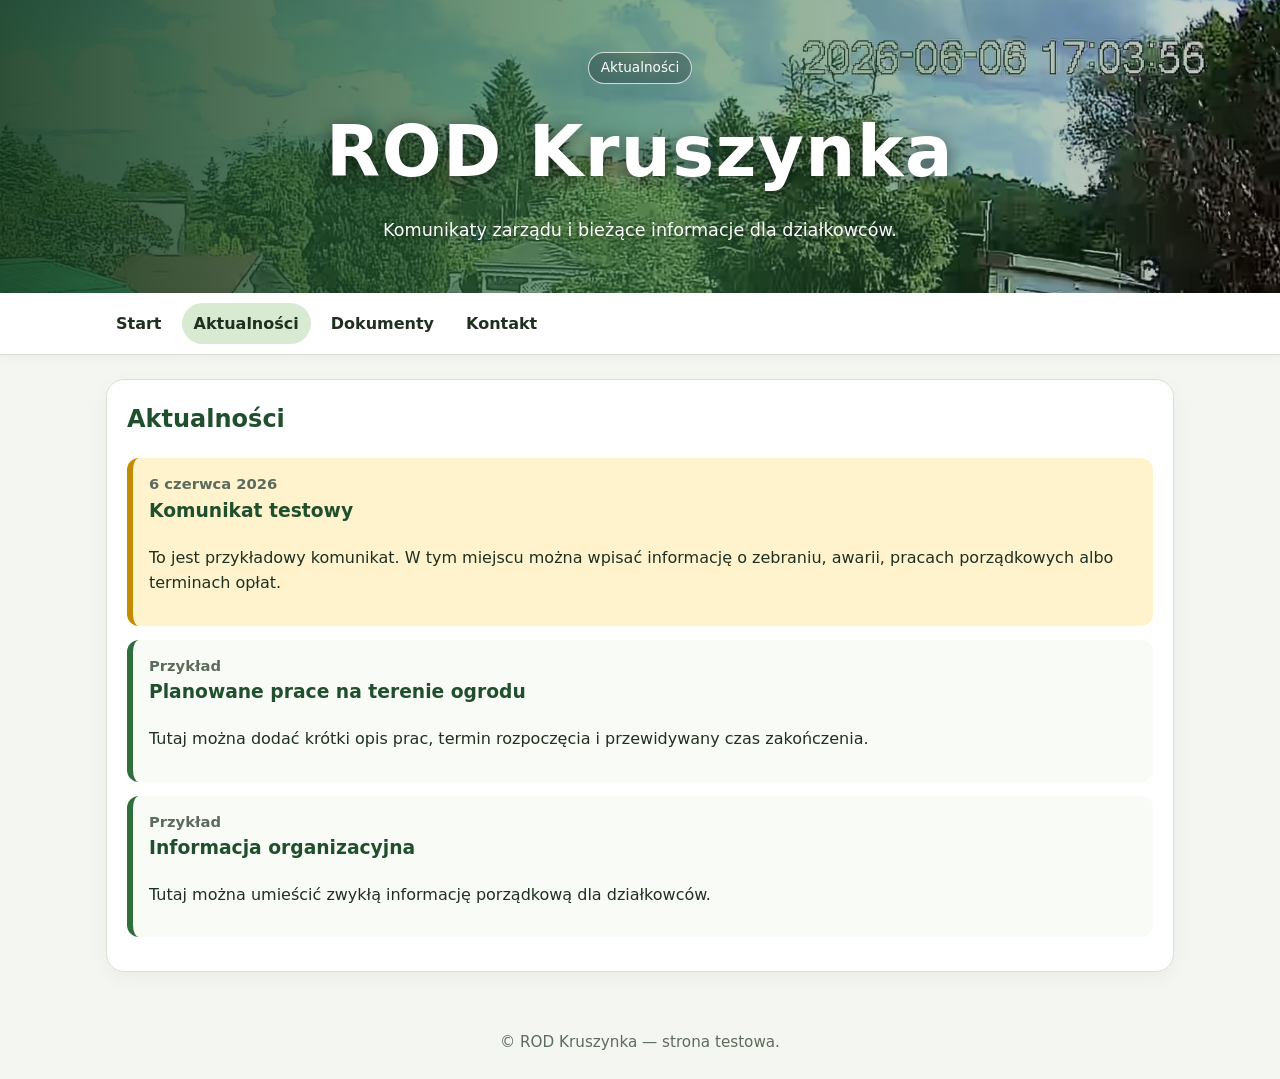
==== aktualnosci.html @ 2f929de5 "Add files via upload" ====
<!doctype html>
<html lang="pl">
<head>
  <meta charset="utf-8">
  <meta name="viewport" content="width=device-width, initial-scale=1">
  <title>Aktualności — ROD Kruszynka</title>
  <meta name="description" content="Aktualności i komunikaty ROD Kruszynka.">
  <link rel="stylesheet" href="style.css">
</head>
<body>
  <header>
    <div class="badge">Aktualności</div>
    <h1>ROD Kruszynka</h1>
    <p>Komunikaty zarządu i bieżące informacje dla działkowców.</p>
  </header>

  <nav>
    <div class="nav-inner">
      <a href="index.html">Start</a>
      <a class="active" href="aktualnosci.html">Aktualności</a>
      <a href="dokumenty.html">Dokumenty</a>
      <a href="kontakt.html">Kontakt</a>
    </div>
  </nav>

  <main>
    <section class="card">
      <h2>Aktualności</h2>

      <article class="notice important">
        <div class="date">6 czerwca 2026</div>
        <h3>Komunikat testowy</h3>
        <p>
          To jest przykładowy komunikat. W tym miejscu można wpisać informację
          o zebraniu, awarii, pracach porządkowych albo terminach opłat.
        </p>
      </article>

      <article class="notice">
        <div class="date">Przykład</div>
        <h3>Planowane prace na terenie ogrodu</h3>
        <p>
          Tutaj można dodać krótki opis prac, termin rozpoczęcia i przewidywany czas zakończenia.
        </p>
      </article>

      <article class="notice">
        <div class="date">Przykład</div>
        <h3>Informacja organizacyjna</h3>
        <p>
          Tutaj można umieścić zwykłą informację porządkową dla działkowców.
        </p>
      </article>
    </section>
  </main>

  <footer>
    © ROD Kruszynka — strona testowa.
  </footer>
</body>
</html>
---- style.css ----
:root {
  --bg: #f4f7f1;
  --panel: #ffffff;
  --text: #203020;
  --muted: #5d6b5d;
  --green: #2f6f3e;
  --green-dark: #204f2d;
  --accent: #d9ead3;
  --warning: #fff3cd;
  --border: #d8e2d2;
}

* {
  box-sizing: border-box;
}

body {
  margin: 0;
  font-family: system-ui, -apple-system, BlinkMacSystemFont, "Segoe UI", sans-serif;
  background: var(--bg);
  color: var(--text);
  line-height: 1.6;
}

a {
  color: var(--green-dark);
}

header {
  position: relative;
  background:
    linear-gradient(90deg, rgba(18, 56, 28, 0.88), rgba(47, 111, 62, 0.60), rgba(0, 0, 0, 0.18)),
    url("img/kruszynka-header.jpg") center center / cover no-repeat;
  color: white;
  padding: 52px 18px 48px;
  text-align: center;
  min-height: 270px;
  display: flex;
  flex-direction: column;
  justify-content: center;
}

header .badge {
  display: inline-block;
  align-self: center;
  padding: 4px 12px;
  border: 1px solid rgba(255,255,255,.75);
  border-radius: 999px;
  font-size: 0.85rem;
  margin-bottom: 12px;
  background: rgba(0,0,0,.22);
  backdrop-filter: blur(2px);
}

header h1 {
  margin: 0;
  font-size: clamp(2.2rem, 6vw, 4.4rem);
  letter-spacing: 0.02em;
  text-shadow: 0 3px 18px rgba(0,0,0,.55);
}

header p {
  margin: 8px auto 0;
  max-width: 780px;
  opacity: 0.98;
  font-size: 1.1rem;
  text-shadow: 0 2px 10px rgba(0,0,0,.55);
}

nav {
  position: sticky;
  top: 0;
  z-index: 10;
  background: #ffffff;
  border-bottom: 1px solid var(--border);
  box-shadow: 0 2px 10px rgba(0,0,0,.04);
}

nav .nav-inner {
  max-width: 1100px;
  margin: 0 auto;
  display: flex;
  gap: 8px;
  padding: 10px 14px;
  overflow-x: auto;
}

nav a {
  color: var(--text);
  text-decoration: none;
  padding: 8px 12px;
  border-radius: 999px;
  white-space: nowrap;
  font-weight: 600;
}

nav a:hover,
nav a.active {
  background: var(--accent);
}

main {
  max-width: 1100px;
  margin: 24px auto;
  padding: 0 16px;
}

.grid {
  display: grid;
  grid-template-columns: 2fr 1fr;
  gap: 18px;
}

.card {
  background: var(--panel);
  border: 1px solid var(--border);
  border-radius: 18px;
  padding: 20px;
  box-shadow: 0 6px 20px rgba(0,0,0,.04);
}

.card h2,
.card h3 {
  margin-top: 0;
  color: var(--green-dark);
}

.notice {
  border-left: 6px solid var(--green);
  padding: 14px 16px;
  background: #f9fbf7;
  margin: 14px 0;
  border-radius: 12px;
}

.notice.important {
  background: var(--warning);
  border-left-color: #c28b00;
}

.date {
  color: var(--muted);
  font-size: 0.92rem;
  font-weight: 600;
}

.button {
  display: inline-block;
  background: var(--green);
  color: white;
  text-decoration: none;
  padding: 10px 14px;
  border-radius: 10px;
  font-weight: 700;
  margin-top: 8px;
}

.button:hover {
  background: var(--green-dark);
}

ul.clean {
  padding-left: 1.1rem;
}

.document-list {
  list-style: none;
  padding: 0;
  margin: 0;
}

.document-list li {
  padding: 12px 0;
  border-bottom: 1px solid var(--border);
}

.document-list li:last-child {
  border-bottom: 0;
}

footer {
  margin-top: 34px;
  padding: 24px 16px;
  text-align: center;
  color: var(--muted);
  font-size: 0.95rem;
}

.small {
  font-size: 0.92rem;
  color: var(--muted);
}

.warning-box {
  background: #fff9e6;
  border: 1px solid #f0d98c;
  border-radius: 14px;
  padding: 14px;
}

@media (max-width: 780px) {
  .grid {
    grid-template-columns: 1fr;
  }

  header {
    text-align: left;
    align-items: flex-start;
    min-height: 245px;
    padding: 42px 18px 40px;
  }

  header .badge {
    align-self: flex-start;
  }

  header h1 {
    font-size: 2.3rem;
  }

  header p {
    margin-left: 0;
  }
}
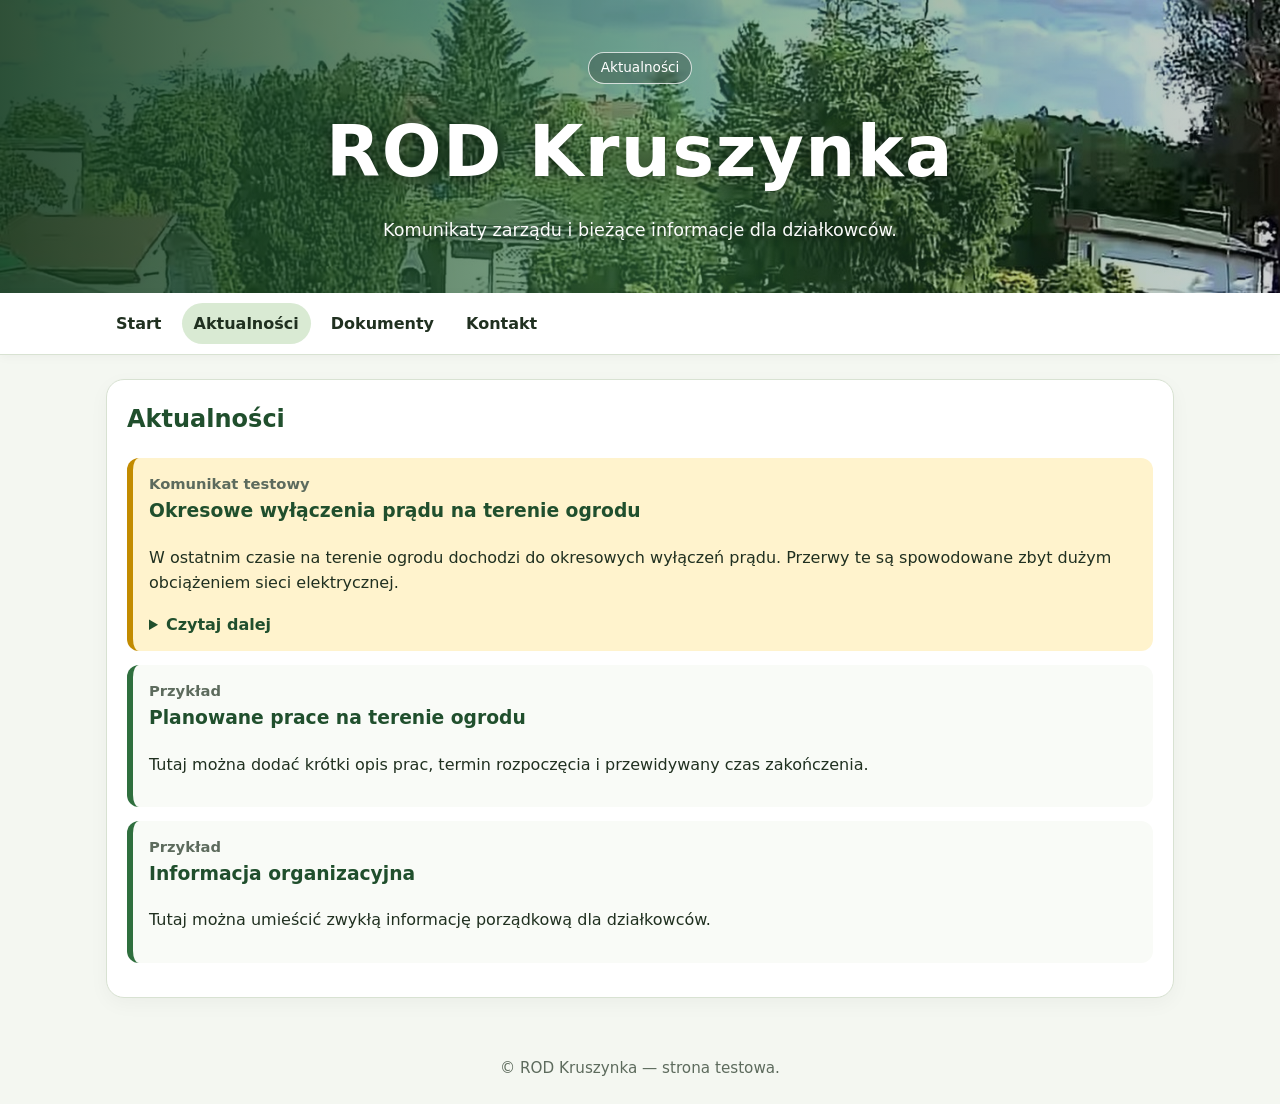
==== commit 77512575: "Add files via upload" ====
--- a/aktualnosci.html
+++ b/aktualnosci.html
@@ -27,14 +27,38 @@
     <section class="card">
       <h2>Aktualności</h2>
 
-      <article class="notice important">
-        <div class="date">6 czerwca 2026</div>
-        <h3>Komunikat testowy</h3>
-        <p>
-          To jest przykładowy komunikat. W tym miejscu można wpisać informację
-          o zebraniu, awarii, pracach porządkowych albo terminach opłat.
-        </p>
-      </article>
+        <div class="notice important">
+          <div class="date">Komunikat testowy</div>
+          <h3>Okresowe wyłączenia prądu na terenie ogrodu</h3>
+          <p>
+            W ostatnim czasie na terenie ogrodu dochodzi do okresowych wyłączeń prądu.
+            Przerwy te są spowodowane zbyt dużym obciążeniem sieci elektrycznej.
+          </p>
+
+          <details class="notice-more">
+            <summary>Czytaj dalej</summary>
+            <p>
+              Jednocześnie informujemy, że warunki przyłącza energetycznego dla ROD „Kruszynka”
+              w ostatnich latach nie uległy zmianie. Przyczyną wyłączeń jest zwiększone zużycie
+              energii elektrycznej przez użytkowników działek.
+            </p>
+            <p>
+              W ostatnim czasie zauważalna jest między innymi zamiana kuchenek gazowych na elektryczne,
+              a także coraz częstsze korzystanie z grilli elektrycznych, płyt grzewczych i innych
+              urządzeń o dużym poborze mocy.
+            </p>
+            <p>
+              Prosimy, w miarę możliwości, o ograniczenie korzystania z urządzeń grzewczych zasilanych
+              energią elektryczną oraz o rozważenie stosowania urządzeń gazowych tam, gdzie jest to
+              możliwe i bezpieczne.
+            </p>
+            <p>
+              W przeciwnym przypadku może zaistnieć konieczność modernizacji sieci elektrycznej na
+              terenie ROD „Kruszynka”, co wiązałoby się z dodatkowymi kosztami.
+            </p>
+          </details>
+        </div>
+
 
       <article class="notice">
         <div class="date">Przykład</div>
--- a/style.css
+++ b/style.css
@@ -29,7 +29,7 @@
 header {
   position: relative;
   background:
-    linear-gradient(90deg, rgba(18, 56, 28, 0.88), rgba(47, 111, 62, 0.60), rgba(0, 0, 0, 0.18)),
+    linear-gradient(90deg, rgba(18, 56, 28, 0.88), rgba(47, 111, 62, 0.58), rgba(0, 0, 0, 0.18)),
     url("img/kruszynka-header.jpg") center center / cover no-repeat;
   color: white;
   padding: 52px 18px 48px;
@@ -144,6 +144,21 @@
   font-weight: 600;
 }
 
+.notice-more summary {
+  cursor: pointer;
+  color: var(--green-dark);
+  font-weight: 700;
+  margin-top: 8px;
+}
+
+.notice-more summary:hover {
+  text-decoration: underline;
+}
+
+.notice-more p {
+  margin-bottom: 0.7rem;
+}
+
 .button {
   display: inline-block;
   background: var(--green);
@@ -191,13 +206,6 @@
   color: var(--muted);
 }
 
-.warning-box {
-  background: #fff9e6;
-  border: 1px solid #f0d98c;
-  border-radius: 14px;
-  padding: 14px;
-}
-
 @media (max-width: 780px) {
   .grid {
     grid-template-columns: 1fr;
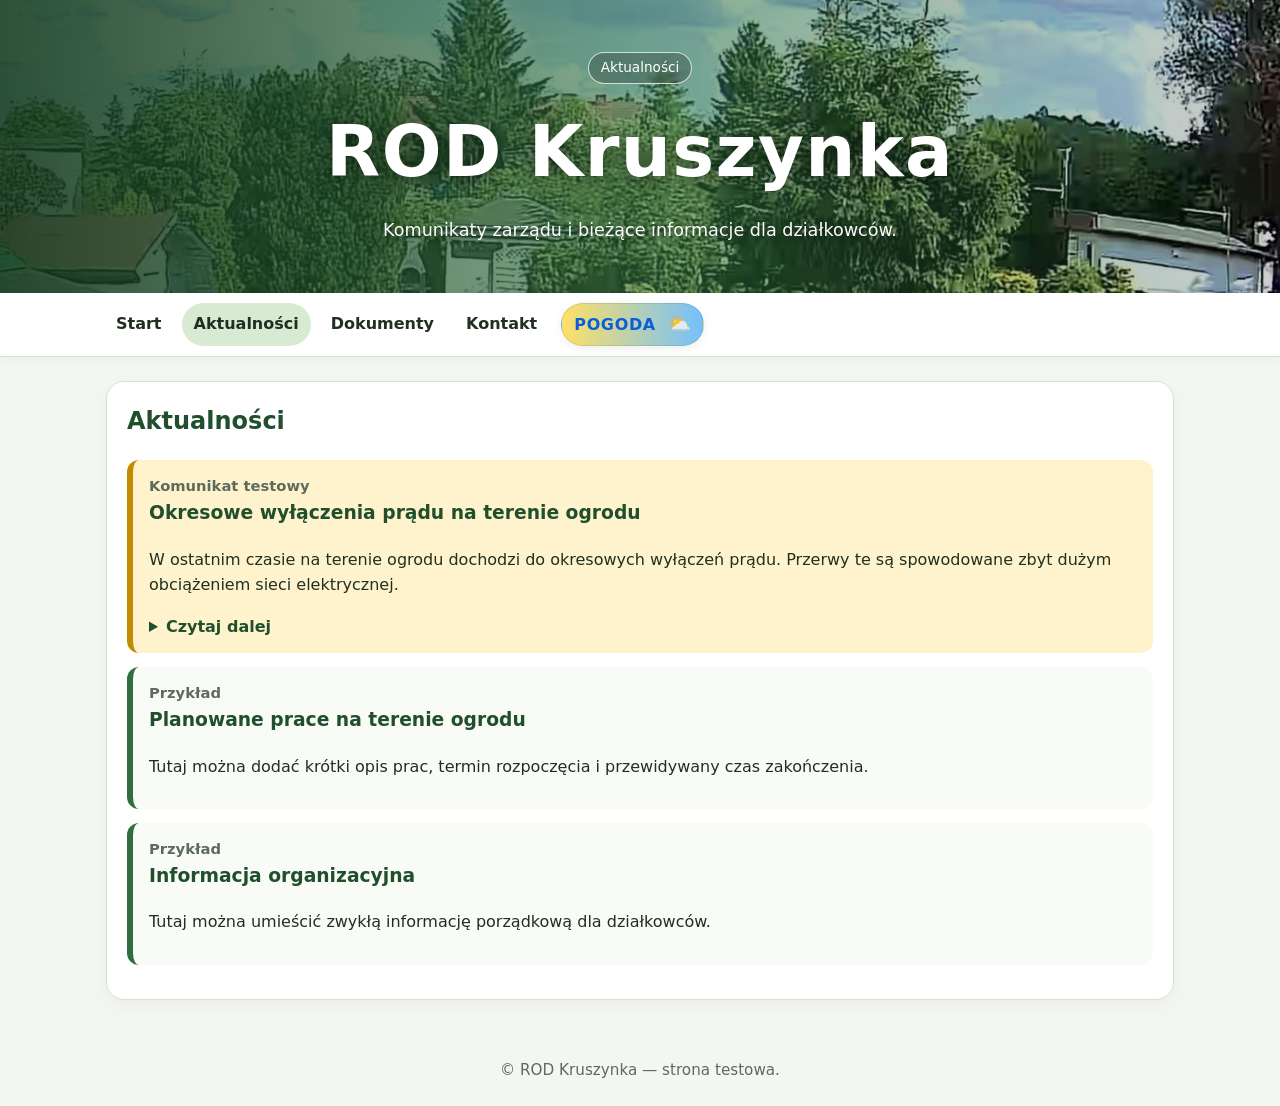
==== commit f1b3f834: "Add files via upload" ====
--- a/aktualnosci.html
+++ b/aktualnosci.html
@@ -20,6 +20,11 @@
       <a class="active" href="aktualnosci.html">Aktualności</a>
       <a href="dokumenty.html">Dokumenty</a>
       <a href="kontakt.html">Kontakt</a>
+      <a class="weather-nav" href="pogoda.html" title="Pogoda dla Kruszyna Krajeńskiego">
+        <span class="weather-word">Pogoda</span>
+        <span class="weather-temp" data-weather-temp>--°C</span>
+        <span class="weather-icon" data-weather-icon>⛅</span>
+      </a>
     </div>
   </nav>
 
@@ -81,5 +86,6 @@
   <footer>
     © ROD Kruszynka — strona testowa.
   </footer>
+  <script src="weather.js"></script>
 </body>
 </html>
--- a/style.css
+++ b/style.css
@@ -230,3 +230,143 @@
     margin-left: 0;
   }
 }
+
+
+/* Menu pogody */
+.weather-nav {
+  display: inline-flex;
+  align-items: center;
+  gap: 6px;
+  margin-left: 4px;
+  background: linear-gradient(90deg, #ffe066, #74c0fc);
+  color: #123;
+  border: 1px solid rgba(32, 48, 32, 0.12);
+  box-shadow: 0 2px 9px rgba(0, 0, 0, 0.08);
+}
+
+.weather-nav:hover {
+  background: linear-gradient(90deg, #fff3bf, #a5d8ff);
+}
+
+.weather-nav.active {
+  background: linear-gradient(90deg, #ffd43b, #4dabf7);
+}
+
+.weather-word {
+  color: #0b5ed7;
+  font-weight: 900;
+  text-transform: uppercase;
+  letter-spacing: 0.04em;
+}
+
+.weather-temp {
+  color: #1f2d1f;
+  font-weight: 800;
+}
+
+.weather-icon {
+  font-size: 1.15em;
+  line-height: 1;
+}
+
+/* Strona pogody */
+.weather-hero {
+  display: grid;
+  grid-template-columns: 150px 1fr;
+  gap: 18px;
+  align-items: center;
+  margin-top: 10px;
+  padding: 18px;
+  border-radius: 18px;
+  background: linear-gradient(135deg, #fff9db, #e7f5ff);
+  border: 1px solid var(--border);
+}
+
+.weather-big-icon {
+  font-size: 5rem;
+  text-align: center;
+  line-height: 1;
+}
+
+.weather-big-temp {
+  font-size: clamp(2.4rem, 8vw, 4.2rem);
+  font-weight: 900;
+  color: var(--green-dark);
+  line-height: 1;
+  margin-bottom: 8px;
+}
+
+.weather-status {
+  font-size: 1.25rem;
+  font-weight: 700;
+}
+
+.weather-details-grid {
+  display: grid;
+  grid-template-columns: repeat(4, minmax(120px, 1fr));
+  gap: 12px;
+  margin-top: 18px;
+}
+
+.weather-detail {
+  background: #f9fbf7;
+  border: 1px solid var(--border);
+  border-radius: 14px;
+  padding: 12px;
+}
+
+.weather-detail span {
+  display: block;
+  color: var(--muted);
+  font-size: 0.88rem;
+}
+
+.weather-detail strong {
+  display: block;
+  margin-top: 3px;
+  font-size: 1.1rem;
+  color: var(--green-dark);
+}
+
+.weather-forecast {
+  margin-top: 18px;
+}
+
+.weather-forecast-list {
+  display: grid;
+  grid-template-columns: repeat(4, minmax(120px, 1fr));
+  gap: 12px;
+  margin-top: 12px;
+}
+
+.weather-day {
+  background: #ffffff;
+  border: 1px solid var(--border);
+  border-radius: 14px;
+  padding: 12px;
+  text-align: center;
+}
+
+.weather-day-icon {
+  font-size: 2rem;
+  line-height: 1;
+  margin: 6px 0;
+}
+
+.weather-source {
+  margin-top: 16px;
+  color: var(--muted);
+  font-size: 0.9rem;
+}
+
+@media (max-width: 780px) {
+  .weather-hero {
+    grid-template-columns: 1fr;
+    text-align: center;
+  }
+
+  .weather-details-grid,
+  .weather-forecast-list {
+    grid-template-columns: 1fr 1fr;
+  }
+}
